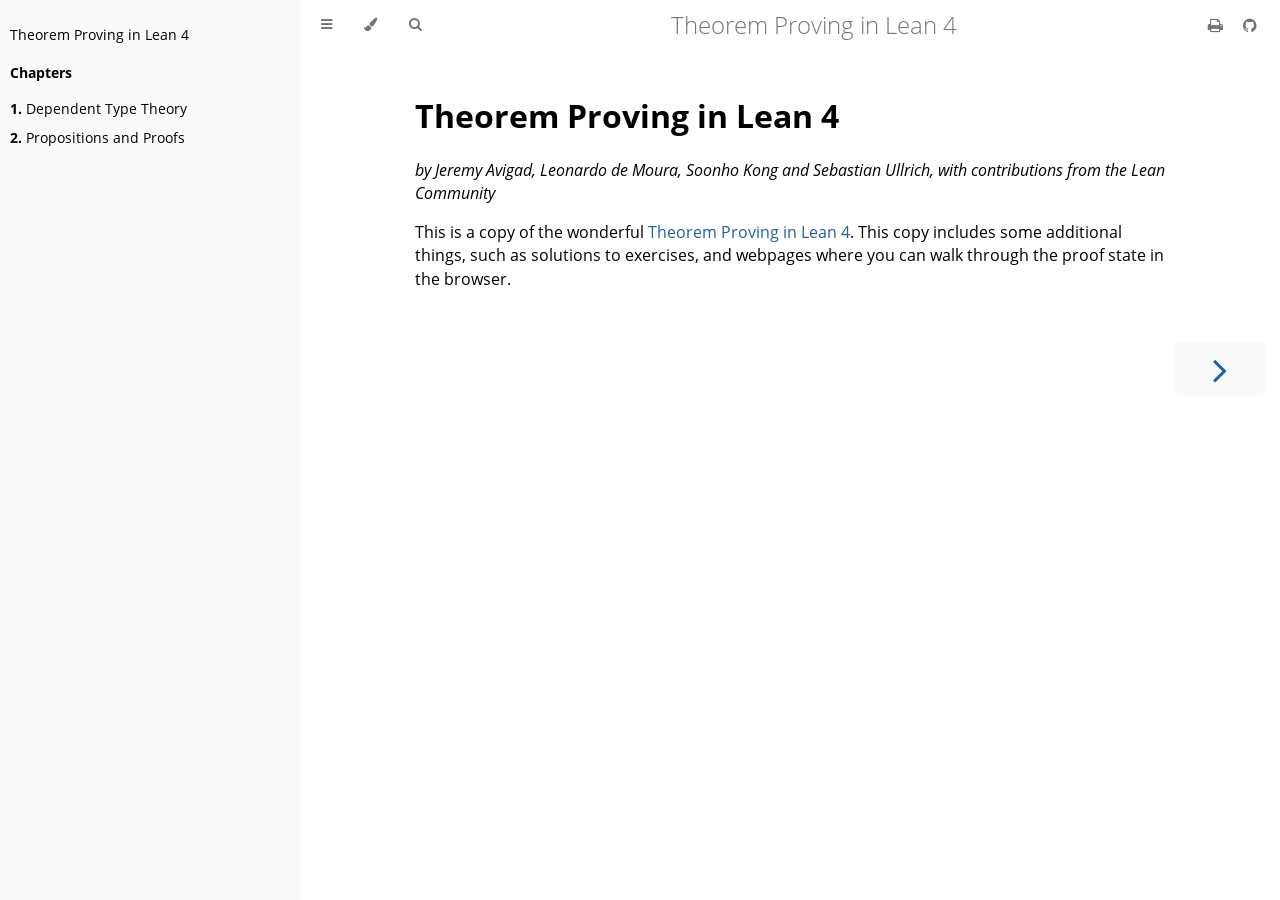
==== index.html @ c60b5f79 "Deploying to docs from @ ConnorBaker/theorem-proving-in-lean4@4c453bbd3f5d32d1d6dd5876fd3723fdebe89a" ====
<!DOCTYPE HTML>
<html lang="en" class="sidebar-visible no-js light">
    <head>
        <!-- Book generated using mdBook -->
        <meta charset="UTF-8">
        <title>Theorem Proving in Lean 4 - Theorem Proving in Lean 4</title>
        <!-- Custom HTML head -->
        <meta content="text/html; charset=utf-8" http-equiv="Content-Type">
        <meta name="description" content="">
        <meta name="viewport" content="width=device-width, initial-scale=1">
        <meta name="theme-color" content="#ffffff" />

        <link rel="icon" href="favicon.svg">
        <link rel="shortcut icon" href="favicon.png">
        <link rel="stylesheet" href="css/variables.css">
        <link rel="stylesheet" href="css/general.css">
        <link rel="stylesheet" href="css/chrome.css">
        <link rel="stylesheet" href="css/print.css" media="print">
        <!-- Fonts -->
        <link rel="stylesheet" href="FontAwesome/css/font-awesome.css">
        <link rel="stylesheet" href="fonts/fonts.css">
        <!-- Highlight.js Stylesheets -->
        <link rel="stylesheet" href="highlight.css">
        <link rel="stylesheet" href="tomorrow-night.css">
        <link rel="stylesheet" href="ayu-highlight.css">

        <!-- Custom theme stylesheets -->
        <link rel="stylesheet" href="alectryon.css">
        <link rel="stylesheet" href="pygments.css">
    </head>
    <body>
        <!-- Provide site root to javascript -->
        <script type="text/javascript">
            var path_to_root = "";
            var default_theme = window.matchMedia("(prefers-color-scheme: dark)").matches ? "navy" : "light";
        </script>

        <!-- Work around some values being stored in localStorage wrapped in quotes -->
        <script type="text/javascript">
            try {
                var theme = localStorage.getItem('mdbook-theme');
                var sidebar = localStorage.getItem('mdbook-sidebar');

                if (theme && theme.startsWith('"') && theme.endsWith('"')) {
                    localStorage.setItem('mdbook-theme', theme.slice(1, theme.length - 1));
                }

                if (sidebar && sidebar.startsWith('"') && sidebar.endsWith('"')) {
                    localStorage.setItem('mdbook-sidebar', sidebar.slice(1, sidebar.length - 1));
                }
            } catch (e) { }
        </script>

        <!-- Set the theme before any content is loaded, prevents flash -->
        <script type="text/javascript">
            var theme;
            try { theme = localStorage.getItem('mdbook-theme'); } catch(e) { }
            if (theme === null || theme === undefined) { theme = default_theme; }
            var html = document.querySelector('html');
            html.classList.remove('no-js')
            html.classList.remove('light')
            html.classList.add(theme);
            html.classList.add('js');
        </script>

        <!-- Hide / unhide sidebar before it is displayed -->
        <script type="text/javascript">
            var html = document.querySelector('html');
            var sidebar = 'hidden';
            if (document.body.clientWidth >= 1080) {
                try { sidebar = localStorage.getItem('mdbook-sidebar'); } catch(e) { }
                sidebar = sidebar || 'visible';
            }
            html.classList.remove('sidebar-visible');
            html.classList.add("sidebar-" + sidebar);
        </script>

        <nav id="sidebar" class="sidebar" aria-label="Table of contents">
            <div class="sidebar-scrollbox">
                <ol class="chapter"><li class="chapter-item affix "><a href="title-page.html">Theorem Proving in Lean 4</a></li><li class="chapter-item affix "><li class="part-title">Chapters</li><li class="chapter-item "><a href="chapters/Chapter2.lean.html"><strong aria-hidden="true">1.</strong> Dependent Type Theory</a></li><li class="chapter-item "><a href="chapters/Chapter3.lean.html"><strong aria-hidden="true">2.</strong> Propositions and Proofs</a></li></ol>
            </div>
            <div id="sidebar-resize-handle" class="sidebar-resize-handle"></div>
        </nav>

        <div id="page-wrapper" class="page-wrapper">

            <div class="page">
                <div id="menu-bar-hover-placeholder"></div>
                <div id="menu-bar" class="menu-bar sticky bordered">
                    <div class="left-buttons">
                        <button id="sidebar-toggle" class="icon-button" type="button" title="Toggle Table of Contents" aria-label="Toggle Table of Contents" aria-controls="sidebar">
                            <i class="fa fa-bars"></i>
                        </button>
                        <button id="theme-toggle" class="icon-button" type="button" title="Change theme" aria-label="Change theme" aria-haspopup="true" aria-expanded="false" aria-controls="theme-list">
                            <i class="fa fa-paint-brush"></i>
                        </button>
                        <ul id="theme-list" class="theme-popup" aria-label="Themes" role="menu">
                            <li role="none"><button role="menuitem" class="theme" id="light">Light (default)</button></li>
                            <li role="none"><button role="menuitem" class="theme" id="rust">Rust</button></li>
                            <li role="none"><button role="menuitem" class="theme" id="coal">Coal</button></li>
                            <li role="none"><button role="menuitem" class="theme" id="navy">Navy</button></li>
                            <li role="none"><button role="menuitem" class="theme" id="ayu">Ayu</button></li>
                        </ul>
                        <button id="search-toggle" class="icon-button" type="button" title="Search. (Shortkey: s)" aria-label="Toggle Searchbar" aria-expanded="false" aria-keyshortcuts="S" aria-controls="searchbar">
                            <i class="fa fa-search"></i>
                        </button>
                    </div>

                    <h1 class="menu-title">Theorem Proving in Lean 4</h1>

                    <div class="right-buttons">
                        <a href="print.html" title="Print this book" aria-label="Print this book">
                            <i id="print-button" class="fa fa-print"></i>
                        </a>
                        <a href="https://github.com/leanprover/lean4" title="Git repository" aria-label="Git repository">
                            <i id="git-repository-button" class="fa fa-github"></i>
                        </a>
                    </div>
                </div>

                <div id="search-wrapper" class="hidden">
                    <form id="searchbar-outer" class="searchbar-outer">
                        <input type="search" id="searchbar" name="searchbar" placeholder="Search this book ..." aria-controls="searchresults-outer" aria-describedby="searchresults-header">
                    </form>
                    <div id="searchresults-outer" class="searchresults-outer hidden">
                        <div id="searchresults-header" class="searchresults-header"></div>
                        <ul id="searchresults">
                        </ul>
                    </div>
                </div>
                <!-- Apply ARIA attributes after the sidebar and the sidebar toggle button are added to the DOM -->
                <script type="text/javascript">
                    document.getElementById('sidebar-toggle').setAttribute('aria-expanded', sidebar === 'visible');
                    document.getElementById('sidebar').setAttribute('aria-hidden', sidebar !== 'visible');
                    Array.from(document.querySelectorAll('#sidebar a')).forEach(function(link) {
                        link.setAttribute('tabIndex', sidebar === 'visible' ? 0 : -1);
                    });
                </script>

                <div id="content" class="content">
                    <main>
                        <h1 id="theorem-proving-in-lean-4"><a class="header" href="#theorem-proving-in-lean-4">Theorem Proving in Lean 4</a></h1>
<p><em>by Jeremy Avigad, Leonardo de Moura, Soonho Kong and Sebastian Ullrich, with contributions from the Lean Community</em></p>
<p>This is a copy of the wonderful <a href="https://github.com/leanprover/theorem_proving_in_lean4">Theorem Proving in Lean 4</a>. This copy includes some additional things, such as solutions to exercises, and webpages where you can walk through the proof state in the browser.</p>

                    </main>

                    <nav class="nav-wrapper" aria-label="Page navigation">
                        <!-- Mobile navigation buttons -->
                            <a rel="next" href="chapters/Chapter2.lean.html" class="mobile-nav-chapters next" title="Next chapter" aria-label="Next chapter" aria-keyshortcuts="Right">
                                <i class="fa fa-angle-right"></i>
                            </a>
                        <div style="clear: both"></div>
                    </nav>
                </div>
            </div>

            <nav class="nav-wide-wrapper" aria-label="Page navigation">
                    <a rel="next" href="chapters/Chapter2.lean.html" class="nav-chapters next" title="Next chapter" aria-label="Next chapter" aria-keyshortcuts="Right">
                        <i class="fa fa-angle-right"></i>
                    </a>
            </nav>

        </div>

        <script type="text/javascript">
            window.playground_copyable = true;
        </script>
        <script src="elasticlunr.min.js" type="text/javascript" charset="utf-8"></script>
        <script src="mark.min.js" type="text/javascript" charset="utf-8"></script>
        <script src="searcher.js" type="text/javascript" charset="utf-8"></script>
        <script src="clipboard.min.js" type="text/javascript" charset="utf-8"></script>
        <script src="highlight.js" type="text/javascript" charset="utf-8"></script>
        <script src="book.js" type="text/javascript" charset="utf-8"></script>

        <!-- Custom JS scripts -->
        <script type="text/javascript" src="alectryon.js"></script>
    </body>
</html>
---- css/variables.css ----
/* Globals */

:root {
    --sidebar-width: 300px;
    --page-padding: 15px;
    --content-max-width: 750px;
    --menu-bar-height: 50px;
}

/* Themes */

.ayu {
    --bg: hsl(210, 25%, 8%);
    --fg: #c5c5c5;

    --sidebar-bg: #14191f;
    --sidebar-fg: #c8c9db;
    --sidebar-non-existant: #5c6773;
    --sidebar-active: #ffb454;
    --sidebar-spacer: #2d334f;

    --scrollbar: var(--sidebar-fg);

    --icons: #737480;
    --icons-hover: #b7b9cc;

    --links: #0096cf;

    --inline-code-color: #ffb454;

    --theme-popup-bg: #14191f;
    --theme-popup-border: #5c6773;
    --theme-hover: #191f26;

    --quote-bg: hsl(226, 15%, 17%);
    --quote-border: hsl(226, 15%, 22%);

    --table-border-color: hsl(210, 25%, 13%);
    --table-header-bg: hsl(210, 25%, 28%);
    --table-alternate-bg: hsl(210, 25%, 11%);

    --searchbar-border-color: #848484;
    --searchbar-bg: #424242;
    --searchbar-fg: #fff;
    --searchbar-shadow-color: #d4c89f;
    --searchresults-header-fg: #666;
    --searchresults-border-color: #888;
    --searchresults-li-bg: #252932;
    --search-mark-bg: #e3b171;
}

.coal {
    --bg: hsl(200, 7%, 8%);
    --fg: #98a3ad;

    --sidebar-bg: #292c2f;
    --sidebar-fg: #a1adb8;
    --sidebar-non-existant: #505254;
    --sidebar-active: #3473ad;
    --sidebar-spacer: #393939;

    --scrollbar: var(--sidebar-fg);

    --icons: #43484d;
    --icons-hover: #b3c0cc;

    --links: #2b79a2;

    --inline-code-color: #c5c8c6;

    --theme-popup-bg: #141617;
    --theme-popup-border: #43484d;
    --theme-hover: #1f2124;

    --quote-bg: hsl(234, 21%, 18%);
    --quote-border: hsl(234, 21%, 23%);

    --table-border-color: hsl(200, 7%, 13%);
    --table-header-bg: hsl(200, 7%, 28%);
    --table-alternate-bg: hsl(200, 7%, 11%);

    --searchbar-border-color: #aaa;
    --searchbar-bg: #b7b7b7;
    --searchbar-fg: #000;
    --searchbar-shadow-color: #aaa;
    --searchresults-header-fg: #666;
    --searchresults-border-color: #98a3ad;
    --searchresults-li-bg: #2b2b2f;
    --search-mark-bg: #355c7d;
}

.light {
    --bg: hsl(0, 0%, 100%);
    --fg: hsl(0, 0%, 0%);

    --sidebar-bg: #fafafa;
    --sidebar-fg: hsl(0, 0%, 0%);
    --sidebar-non-existant: #aaaaaa;
    --sidebar-active: #1f1fff;
    --sidebar-spacer: #f4f4f4;

    --scrollbar: #8F8F8F;

    --icons: #747474;
    --icons-hover: #000000;

    --links: #20609f;

    --inline-code-color: #301900;

    --theme-popup-bg: #fafafa;
    --theme-popup-border: #cccccc;
    --theme-hover: #e6e6e6;

    --quote-bg: hsl(197, 37%, 96%);
    --quote-border: hsl(197, 37%, 91%);

    --table-border-color: hsl(0, 0%, 95%);
    --table-header-bg: hsl(0, 0%, 80%);
    --table-alternate-bg: hsl(0, 0%, 97%);

    --searchbar-border-color: #aaa;
    --searchbar-bg: #fafafa;
    --searchbar-fg: #000;
    --searchbar-shadow-color: #aaa;
    --searchresults-header-fg: #666;
    --searchresults-border-color: #888;
    --searchresults-li-bg: #e4f2fe;
    --search-mark-bg: #a2cff5;
}

.navy {
    --bg: hsl(226, 23%, 11%);
    --fg: #bcbdd0;

    --sidebar-bg: #282d3f;
    --sidebar-fg: #c8c9db;
    --sidebar-non-existant: #505274;
    --sidebar-active: #2b79a2;
    --sidebar-spacer: #2d334f;

    --scrollbar: var(--sidebar-fg);

    --icons: #737480;
    --icons-hover: #b7b9cc;

    --links: #2b79a2;

    --inline-code-color: #c5c8c6;

    --theme-popup-bg: #161923;
    --theme-popup-border: #737480;
    --theme-hover: #282e40;

    --quote-bg: hsl(226, 15%, 17%);
    --quote-border: hsl(226, 15%, 22%);

    --table-border-color: hsl(226, 23%, 16%);
    --table-header-bg: hsl(226, 23%, 31%);
    --table-alternate-bg: hsl(226, 23%, 14%);

    --searchbar-border-color: #aaa;
    --searchbar-bg: #aeaec6;
    --searchbar-fg: #000;
    --searchbar-shadow-color: #aaa;
    --searchresults-header-fg: #5f5f71;
    --searchresults-border-color: #5c5c68;
    --searchresults-li-bg: #242430;
    --search-mark-bg: #a2cff5;
}

.rust {
    --bg: hsl(60, 9%, 87%);
    --fg: #262625;

    --sidebar-bg: #3b2e2a;
    --sidebar-fg: #c8c9db;
    --sidebar-non-existant: #505254;
    --sidebar-active: #e69f67;
    --sidebar-spacer: #45373a;

    --scrollbar: var(--sidebar-fg);

    --icons: #737480;
    --icons-hover: #262625;

    --links: #2b79a2;

    --inline-code-color: #6e6b5e;

    --theme-popup-bg: #e1e1db;
    --theme-popup-border: #b38f6b;
    --theme-hover: #99908a;

    --quote-bg: hsl(60, 5%, 75%);
    --quote-border: hsl(60, 5%, 70%);

    --table-border-color: hsl(60, 9%, 82%);
    --table-header-bg: #b3a497;
    --table-alternate-bg: hsl(60, 9%, 84%);

    --searchbar-border-color: #aaa;
    --searchbar-bg: #fafafa;
    --searchbar-fg: #000;
    --searchbar-shadow-color: #aaa;
    --searchresults-header-fg: #666;
    --searchresults-border-color: #888;
    --searchresults-li-bg: #dec2a2;
    --search-mark-bg: #e69f67;
}

@media (prefers-color-scheme: dark) {
    .light.no-js {
        --bg: hsl(200, 7%, 8%);
        --fg: #98a3ad;

        --sidebar-bg: #292c2f;
        --sidebar-fg: #a1adb8;
        --sidebar-non-existant: #505254;
        --sidebar-active: #3473ad;
        --sidebar-spacer: #393939;

        --scrollbar: var(--sidebar-fg);

        --icons: #43484d;
        --icons-hover: #b3c0cc;

        --links: #2b79a2;

        --inline-code-color: #c5c8c6;

        --theme-popup-bg: #141617;
        --theme-popup-border: #43484d;
        --theme-hover: #1f2124;

        --quote-bg: hsl(234, 21%, 18%);
        --quote-border: hsl(234, 21%, 23%);

        --table-border-color: hsl(200, 7%, 13%);
        --table-header-bg: hsl(200, 7%, 28%);
        --table-alternate-bg: hsl(200, 7%, 11%);

        --searchbar-border-color: #aaa;
        --searchbar-bg: #b7b7b7;
        --searchbar-fg: #000;
        --searchbar-shadow-color: #aaa;
        --searchresults-header-fg: #666;
        --searchresults-border-color: #98a3ad;
        --searchresults-li-bg: #2b2b2f;
        --search-mark-bg: #355c7d;
    }
}
---- css/general.css ----
/* Base styles and content styles */

@import 'variables.css';

:root {
    /* Browser default font-size is 16px, this way 1 rem = 10px */
    font-size: 62.5%;
}

html {
    font-family: "Open Sans", sans-serif;
    color: var(--fg);
    background-color: var(--bg);
    text-size-adjust: none;
    -webkit-text-size-adjust: none;
}

body {
    margin: 0;
    font-size: 1.6rem;
    overflow-x: hidden;
}

code {
    font-family: "Source Code Pro", Consolas, "Ubuntu Mono", Menlo, "DejaVu Sans Mono", monospace, monospace !important;
    font-size: 0.875em; /* please adjust the ace font size accordingly in editor.js */
}

/* Don't change font size in headers. */
h1 code, h2 code, h3 code, h4 code, h5 code, h6 code {
    font-size: unset;
}

.left { float: left; }
.right { float: right; }
.boring { opacity: 0.6; }
.hide-boring .boring { display: none; }
.hidden { display: none !important; }

h2, h3 { margin-top: 2.5em; }
h4, h5 { margin-top: 2em; }

.header + .header h3,
.header + .header h4,
.header + .header h5 {
    margin-top: 1em;
}

h1:target::before,
h2:target::before,
h3:target::before,
h4:target::before,
h5:target::before,
h6:target::before {
    display: inline-block;
    content: "»";
    margin-left: -30px;
    width: 30px;
}

/* This is broken on Safari as of version 14, but is fixed
   in Safari Technology Preview 117 which I think will be Safari 14.2.
   https://bugs.webkit.org/show_bug.cgi?id=218076
*/
:target {
    scroll-margin-top: calc(var(--menu-bar-height) + 0.5em);
}

.page {
    outline: 0;
    padding: 0 var(--page-padding);
    margin-top: calc(0px - var(--menu-bar-height)); /* Compensate for the #menu-bar-hover-placeholder */
}
.page-wrapper {
    box-sizing: border-box;
}
.js:not(.sidebar-resizing) .page-wrapper {
    transition: margin-left 0.3s ease, transform 0.3s ease; /* Animation: slide away */
}

.content {
    overflow-y: auto;
    padding: 0 15px;
    padding-bottom: 50px;
}
.content main {
    margin-left: auto;
    margin-right: auto;
    max-width: var(--content-max-width);
}
.content p { line-height: 1.45em; }
.content ol { line-height: 1.45em; }
.content ul { line-height: 1.45em; }
.content a { text-decoration: none; }
.content a:hover { text-decoration: underline; }
.content img, .content video { max-width: 100%; }
.content .header:link,
.content .header:visited {
    color: var(--fg);
}
.content .header:link,
.content .header:visited:hover {
    text-decoration: none;
}

table {
    margin: 0 auto;
    border-collapse: collapse;
}
table td {
    padding: 3px 20px;
    border: 1px var(--table-border-color) solid;
}
table thead {
    background: var(--table-header-bg);
}
table thead td {
    font-weight: 700;
    border: none;
}
table thead th {
    padding: 3px 20px;
}
table thead tr {
    border: 1px var(--table-header-bg) solid;
}
/* Alternate background colors for rows */
table tbody tr:nth-child(2n) {
    background: var(--table-alternate-bg);
}


blockquote {
    margin: 20px 0;
    padding: 0 20px;
    color: var(--fg);
    background-color: var(--quote-bg);
    border-top: .1em solid var(--quote-border);
    border-bottom: .1em solid var(--quote-border);
}


:not(.footnote-definition) + .footnote-definition,
.footnote-definition + :not(.footnote-definition) {
    margin-top: 2em;
}
.footnote-definition {
    font-size: 0.9em;
    margin: 0.5em 0;
}
.footnote-definition p {
    display: inline;
}

.tooltiptext {
    position: absolute;
    visibility: hidden;
    color: #fff;
    background-color: #333;
    transform: translateX(-50%); /* Center by moving tooltip 50% of its width left */
    left: -8px; /* Half of the width of the icon */
    top: -35px;
    font-size: 0.8em;
    text-align: center;
    border-radius: 6px;
    padding: 5px 8px;
    margin: 5px;
    z-index: 1000;
}
.tooltipped .tooltiptext {
    visibility: visible;
}

.chapter li.part-title {
    color: var(--sidebar-fg);
    margin: 5px 0px;
    font-weight: bold;
}

.result-no-output {
    font-style: italic;
}
---- css/chrome.css ----
/* CSS for UI elements (a.k.a. chrome) */

@import 'variables.css';

::-webkit-scrollbar {
    background: var(--bg);
}
::-webkit-scrollbar-thumb {
    background: var(--scrollbar);
}
html {
    scrollbar-color: var(--scrollbar) var(--bg);
}
#searchresults a,
.content a:link,
a:visited,
a > .hljs {
    color: var(--links);
}

/* Menu Bar */

#menu-bar,
#menu-bar-hover-placeholder {
    z-index: 101;
    margin: auto calc(0px - var(--page-padding));
}
#menu-bar {
    position: relative;
    display: flex;
    flex-wrap: wrap;
    background-color: var(--bg);
    border-bottom-color: var(--bg);
    border-bottom-width: 1px;
    border-bottom-style: solid;
}
#menu-bar.sticky,
.js #menu-bar-hover-placeholder:hover + #menu-bar,
.js #menu-bar:hover,
.js.sidebar-visible #menu-bar {
    position: -webkit-sticky;
    position: sticky;
    top: 0 !important;
}
#menu-bar-hover-placeholder {
    position: sticky;
    position: -webkit-sticky;
    top: 0;
    height: var(--menu-bar-height);
}
#menu-bar.bordered {
    border-bottom-color: var(--table-border-color);
}
#menu-bar i, #menu-bar .icon-button {
    position: relative;
    padding: 0 8px;
    z-index: 10;
    line-height: var(--menu-bar-height);
    cursor: pointer;
    transition: color 0.5s;
}
@media only screen and (max-width: 420px) {
    #menu-bar i, #menu-bar .icon-button {
        padding: 0 5px;
    }
}

.icon-button {
    border: none;
    background: none;
    padding: 0;
    color: inherit;
}
.icon-button i {
    margin: 0;
}

.right-buttons {
    margin: 0 15px;
}
.right-buttons a {
    text-decoration: none;
}

.left-buttons {
    display: flex;
    margin: 0 5px;
}
.no-js .left-buttons {
    display: none;
}

.menu-title {
    display: inline-block;
    font-weight: 200;
    font-size: 2.4rem;
    line-height: var(--menu-bar-height);
    text-align: center;
    margin: 0;
    flex: 1;
    white-space: nowrap;
    overflow: hidden;
    text-overflow: ellipsis;
}
.js .menu-title {
    cursor: pointer;
}

.menu-bar,
.menu-bar:visited,
.nav-chapters,
.nav-chapters:visited,
.mobile-nav-chapters,
.mobile-nav-chapters:visited,
.menu-bar .icon-button,
.menu-bar a i {
    color: var(--icons);
}

.menu-bar i:hover,
.menu-bar .icon-button:hover,
.nav-chapters:hover,
.mobile-nav-chapters i:hover {
    color: var(--icons-hover);
}

/* Nav Icons */

.nav-chapters {
    font-size: 2.5em;
    text-align: center;
    text-decoration: none;

    position: fixed;
    top: 0;
    bottom: 0;
    margin: 0;
    max-width: 150px;
    min-width: 90px;

    display: flex;
    justify-content: center;
    align-content: center;
    flex-direction: column;

    transition: color 0.5s, background-color 0.5s;
}

.nav-chapters:hover {
    text-decoration: none;
    background-color: var(--theme-hover);
    transition: background-color 0.15s, color 0.15s;
}

.nav-wrapper {
    margin-top: 50px;
    display: none;
}

.mobile-nav-chapters {
    font-size: 2.5em;
    text-align: center;
    text-decoration: none;
    width: 90px;
    border-radius: 5px;
    background-color: var(--sidebar-bg);
}

.previous {
    float: left;
}

.next {
    float: right;
    right: var(--page-padding);
}

@media only screen and (max-width: 1080px) {
    .nav-wide-wrapper { display: none; }
    .nav-wrapper { display: block; }
}

@media only screen and (max-width: 1380px) {
    .sidebar-visible .nav-wide-wrapper { display: none; }
    .sidebar-visible .nav-wrapper { display: block; }
}

/* Inline code */

:not(pre) > .hljs {
    display: inline;
    padding: 0.1em 0.3em;
    border-radius: 3px;
}

:not(pre):not(a) > .hljs {
    color: var(--inline-code-color);
    overflow-x: initial;
}

a:hover > .hljs {
    text-decoration: underline;
}

pre {
    position: relative;
}
pre > .buttons {
    position: absolute;
    z-index: 100;
    right: 5px;
    top: 5px;

    color: var(--sidebar-fg);
    cursor: pointer;
}
pre > .buttons :hover {
    color: var(--sidebar-active);
}
pre > .buttons i {
    margin-left: 8px;
}
pre > .buttons button {
    color: inherit;
    background: transparent;
    border: none;
    cursor: inherit;
}
pre > .result {
    margin-top: 10px;
}

/* Search */

#searchresults a {
    text-decoration: none;
}

mark {
    border-radius: 2px;
    padding: 0 3px 1px 3px;
    margin: 0 -3px -1px -3px;
    background-color: var(--search-mark-bg);
    transition: background-color 300ms linear;
    cursor: pointer;
}

mark.fade-out {
    background-color: rgba(0,0,0,0) !important;
    cursor: auto;
}

.searchbar-outer {
    margin-left: auto;
    margin-right: auto;
    max-width: var(--content-max-width);
}

#searchbar {
    width: 100%;
    margin: 5px auto 0px auto;
    padding: 10px 16px;
    transition: box-shadow 300ms ease-in-out;
    border: 1px solid var(--searchbar-border-color);
    border-radius: 3px;
    background-color: var(--searchbar-bg);
    color: var(--searchbar-fg);
}
#searchbar:focus,
#searchbar.active {
    box-shadow: 0 0 3px var(--searchbar-shadow-color);
}

.searchresults-header {
    font-weight: bold;
    font-size: 1em;
    padding: 18px 0 0 5px;
    color: var(--searchresults-header-fg);
}

.searchresults-outer {
    margin-left: auto;
    margin-right: auto;
    max-width: var(--content-max-width);
    border-bottom: 1px dashed var(--searchresults-border-color);
}

ul#searchresults {
    list-style: none;
    padding-left: 20px;
}
ul#searchresults li {
    margin: 10px 0px;
    padding: 2px;
    border-radius: 2px;
}
ul#searchresults li.focus {
    background-color: var(--searchresults-li-bg);
}
ul#searchresults span.teaser {
    display: block;
    clear: both;
    margin: 5px 0 0 20px;
    font-size: 0.8em;
}
ul#searchresults span.teaser em {
    font-weight: bold;
    font-style: normal;
}

/* Sidebar */

.sidebar {
    position: fixed;
    left: 0;
    top: 0;
    bottom: 0;
    width: var(--sidebar-width);
    font-size: 0.875em;
    box-sizing: border-box;
    -webkit-overflow-scrolling: touch;
    overscroll-behavior-y: contain;
    background-color: var(--sidebar-bg);
    color: var(--sidebar-fg);
}
.sidebar-resizing {
    -moz-user-select: none;
    -webkit-user-select: none;
    -ms-user-select: none;
    user-select: none;
}
.js:not(.sidebar-resizing) .sidebar {
    transition: transform 0.3s; /* Animation: slide away */
}
.sidebar code {
    line-height: 2em;
}
.sidebar .sidebar-scrollbox {
    overflow-y: auto;
    position: absolute;
    top: 0;
    bottom: 0;
    left: 0;
    right: 0;
    padding: 10px 10px;
}
.sidebar .sidebar-resize-handle {
    position: absolute;
    cursor: col-resize;
    width: 0;
    right: 0;
    top: 0;
    bottom: 0;
}
.js .sidebar .sidebar-resize-handle {
    cursor: col-resize;
    width: 5px;
}
.sidebar-hidden .sidebar {
    transform: translateX(calc(0px - var(--sidebar-width)));
}
.sidebar::-webkit-scrollbar {
    background: var(--sidebar-bg);
}
.sidebar::-webkit-scrollbar-thumb {
    background: var(--scrollbar);
}

.sidebar-visible .page-wrapper {
    transform: translateX(var(--sidebar-width));
}
@media only screen and (min-width: 620px) {
    .sidebar-visible .page-wrapper {
        transform: none;
        margin-left: var(--sidebar-width);
    }
}

.chapter {
    list-style: none outside none;
    padding-left: 0;
    line-height: 2.2em;
}

.chapter ol {
    width: 100%;
}

.chapter li {
    display: flex;
    color: var(--sidebar-non-existant);
}
.chapter li a {
    display: block;
    padding: 0;
    text-decoration: none;
    color: var(--sidebar-fg);
}

.chapter li a:hover {
    color: var(--sidebar-active);
}

.chapter li a.active {
    color: var(--sidebar-active);
}

.chapter li > a.toggle {
    cursor: pointer;
    display: block;
    margin-left: auto;
    padding: 0 10px;
    user-select: none;
    opacity: 0.68;
}

.chapter li > a.toggle div {
    transition: transform 0.5s;
}

/* collapse the section */
.chapter li:not(.expanded) + li > ol {
    display: none;
}

.chapter li.chapter-item {
    line-height: 1.5em;
    margin-top: 0.6em;
}

.chapter li.expanded > a.toggle div {
    transform: rotate(90deg);
}

.spacer {
    width: 100%;
    height: 3px;
    margin: 5px 0px;
}
.chapter .spacer {
    background-color: var(--sidebar-spacer);
}

@media (-moz-touch-enabled: 1), (pointer: coarse) {
    .chapter li a { padding: 5px 0; }
    .spacer { margin: 10px 0; }
}

.section {
    list-style: none outside none;
    padding-left: 20px;
    line-height: 1.9em;
}

/* Theme Menu Popup */

.theme-popup {
    position: absolute;
    left: 10px;
    top: var(--menu-bar-height);
    z-index: 1000;
    border-radius: 4px;
    font-size: 0.7em;
    color: var(--fg);
    background: var(--theme-popup-bg);
    border: 1px solid var(--theme-popup-border);
    margin: 0;
    padding: 0;
    list-style: none;
    display: none;
}
.theme-popup .default {
    color: var(--icons);
}
.theme-popup .theme {
    width: 100%;
    border: 0;
    margin: 0;
    padding: 2px 10px;
    line-height: 25px;
    white-space: nowrap;
    text-align: left;
    cursor: pointer;
    color: inherit;
    background: inherit;
    font-size: inherit;
}
.theme-popup .theme:hover {
    background-color: var(--theme-hover);
}
.theme-popup .theme:hover:first-child,
.theme-popup .theme:hover:last-child {
    border-top-left-radius: inherit;
    border-top-right-radius: inherit;
}
---- css/print.css ----
#sidebar,
#menu-bar,
.nav-chapters,
.mobile-nav-chapters {
    display: none;
}

#page-wrapper.page-wrapper {
    transform: none;
    margin-left: 0px;
    overflow-y: initial;
}

#content {
    max-width: none;
    margin: 0;
    padding: 0;
}

.page {
    overflow-y: initial;
}

code {
    background-color: #666666;
    border-radius: 5px;

    /* Force background to be printed in Chrome */
    -webkit-print-color-adjust: exact;
}

pre > .buttons {
    z-index: 2;
}

a, a:visited, a:active, a:hover {
    color: #4183c4;
    text-decoration: none;
}

h1, h2, h3, h4, h5, h6 {
    page-break-inside: avoid;
    page-break-after: avoid;
}

pre, code {
    page-break-inside: avoid;
    white-space: pre-wrap;
}

.fa {
    display: none !important;
}
---- fonts/fonts.css ----
/* Open Sans is licensed under the Apache License, Version 2.0. See http://www.apache.org/licenses/LICENSE-2.0 */
/* Source Code Pro is under the Open Font License. See https://scripts.sil.org/cms/scripts/page.php?site_id=nrsi&id=OFL */

/* open-sans-300 - latin_vietnamese_latin-ext_greek-ext_greek_cyrillic-ext_cyrillic */
@font-face {
  font-family: 'Open Sans';
  font-style: normal;
  font-weight: 300;
  src: local('Open Sans Light'), local('OpenSans-Light'),
       url('open-sans-v17-all-charsets-300.woff2') format('woff2');
}

/* open-sans-300italic - latin_vietnamese_latin-ext_greek-ext_greek_cyrillic-ext_cyrillic */
@font-face {
  font-family: 'Open Sans';
  font-style: italic;
  font-weight: 300;
  src: local('Open Sans Light Italic'), local('OpenSans-LightItalic'),
       url('open-sans-v17-all-charsets-300italic.woff2') format('woff2');
}

/* open-sans-regular - latin_vietnamese_latin-ext_greek-ext_greek_cyrillic-ext_cyrillic */
@font-face {
  font-family: 'Open Sans';
  font-style: normal;
  font-weight: 400;
  src: local('Open Sans Regular'), local('OpenSans-Regular'),
       url('open-sans-v17-all-charsets-regular.woff2') format('woff2');
}

/* open-sans-italic - latin_vietnamese_latin-ext_greek-ext_greek_cyrillic-ext_cyrillic */
@font-face {
  font-family: 'Open Sans';
  font-style: italic;
  font-weight: 400;
  src: local('Open Sans Italic'), local('OpenSans-Italic'),
       url('open-sans-v17-all-charsets-italic.woff2') format('woff2');
}

/* open-sans-600 - latin_vietnamese_latin-ext_greek-ext_greek_cyrillic-ext_cyrillic */
@font-face {
  font-family: 'Open Sans';
  font-style: normal;
  font-weight: 600;
  src: local('Open Sans SemiBold'), local('OpenSans-SemiBold'),
       url('open-sans-v17-all-charsets-600.woff2') format('woff2');
}

/* open-sans-600italic - latin_vietnamese_latin-ext_greek-ext_greek_cyrillic-ext_cyrillic */
@font-face {
  font-family: 'Open Sans';
  font-style: italic;
  font-weight: 600;
  src: local('Open Sans SemiBold Italic'), local('OpenSans-SemiBoldItalic'),
       url('open-sans-v17-all-charsets-600italic.woff2') format('woff2');
}

/* open-sans-700 - latin_vietnamese_latin-ext_greek-ext_greek_cyrillic-ext_cyrillic */
@font-face {
  font-family: 'Open Sans';
  font-style: normal;
  font-weight: 700;
  src: local('Open Sans Bold'), local('OpenSans-Bold'),
       url('open-sans-v17-all-charsets-700.woff2') format('woff2');
}

/* open-sans-700italic - latin_vietnamese_latin-ext_greek-ext_greek_cyrillic-ext_cyrillic */
@font-face {
  font-family: 'Open Sans';
  font-style: italic;
  font-weight: 700;
  src: local('Open Sans Bold Italic'), local('OpenSans-BoldItalic'),
       url('open-sans-v17-all-charsets-700italic.woff2') format('woff2');
}

/* open-sans-800 - latin_vietnamese_latin-ext_greek-ext_greek_cyrillic-ext_cyrillic */
@font-face {
  font-family: 'Open Sans';
  font-style: normal;
  font-weight: 800;
  src: local('Open Sans ExtraBold'), local('OpenSans-ExtraBold'),
       url('open-sans-v17-all-charsets-800.woff2') format('woff2');
}

/* open-sans-800italic - latin_vietnamese_latin-ext_greek-ext_greek_cyrillic-ext_cyrillic */
@font-face {
  font-family: 'Open Sans';
  font-style: italic;
  font-weight: 800;
  src: local('Open Sans ExtraBold Italic'), local('OpenSans-ExtraBoldItalic'),
       url('open-sans-v17-all-charsets-800italic.woff2') format('woff2');
}

/* source-code-pro-500 - latin_vietnamese_latin-ext_greek_cyrillic-ext_cyrillic */
@font-face {
  font-family: 'Source Code Pro';
  font-style: normal;
  font-weight: 500;
  src: url('source-code-pro-v11-all-charsets-500.woff2') format('woff2');
}
---- highlight.css ----
/*
 * An increased contrast highlighting scheme loosely based on the
 * "Base16 Atelier Dune Light" theme by Bram de Haan
 * (http://atelierbram.github.io/syntax-highlighting/atelier-schemes/dune)
 * Original Base16 color scheme by Chris Kempson
 * (https://github.com/chriskempson/base16)
 */

/* Comment */
.hljs-comment,
.hljs-quote {
  color: #575757;
}

/* Red */
.hljs-variable,
.hljs-template-variable,
.hljs-attribute,
.hljs-tag,
.hljs-name,
.hljs-regexp,
.hljs-link,
.hljs-name,
.hljs-selector-id,
.hljs-selector-class {
  color: #d70025;
}

/* Orange */
.hljs-number,
.hljs-meta,
.hljs-built_in,
.hljs-builtin-name,
.hljs-literal,
.hljs-type,
.hljs-params {
  color: #b21e00;
}

/* Green */
.hljs-string,
.hljs-symbol,
.hljs-bullet {
  color: #008200;
}

/* Blue */
.hljs-title,
.hljs-section {
  color: #0030f2;
}

/* Purple */
.hljs-keyword,
.hljs-selector-tag {
  color: #9d00ec;
}

.hljs {
  display: block;
  overflow-x: auto;
  background: #f6f7f6;
  color: #000;
  padding: 0.5em;
}

.hljs-emphasis {
  font-style: italic;
}

.hljs-strong {
  font-weight: bold;
}

.hljs-addition {
  color: #22863a;
  background-color: #f0fff4;
}

.hljs-deletion {
  color: #b31d28;
  background-color: #ffeef0;
}
---- tomorrow-night.css ----
/* Tomorrow Night Theme */
/* http://jmblog.github.com/color-themes-for-google-code-highlightjs */
/* Original theme - https://github.com/chriskempson/tomorrow-theme */
/* http://jmblog.github.com/color-themes-for-google-code-highlightjs */

/* Tomorrow Comment */
.hljs-comment {
  color: #969896;
}

/* Tomorrow Red */
.hljs-variable,
.hljs-attribute,
.hljs-tag,
.hljs-regexp,
.ruby .hljs-constant,
.xml .hljs-tag .hljs-title,
.xml .hljs-pi,
.xml .hljs-doctype,
.html .hljs-doctype,
.css .hljs-id,
.css .hljs-class,
.css .hljs-pseudo {
  color: #cc6666;
}

/* Tomorrow Orange */
.hljs-number,
.hljs-preprocessor,
.hljs-pragma,
.hljs-built_in,
.hljs-literal,
.hljs-params,
.hljs-constant {
  color: #de935f;
}

/* Tomorrow Yellow */
.ruby .hljs-class .hljs-title,
.css .hljs-rule .hljs-attribute {
  color: #f0c674;
}

/* Tomorrow Green */
.hljs-string,
.hljs-value,
.hljs-inheritance,
.hljs-header,
.hljs-name,
.ruby .hljs-symbol,
.xml .hljs-cdata {
  color: #b5bd68;
}

/* Tomorrow Aqua */
.hljs-title,
.css .hljs-hexcolor {
  color: #8abeb7;
}

/* Tomorrow Blue */
.hljs-function,
.python .hljs-decorator,
.python .hljs-title,
.ruby .hljs-function .hljs-title,
.ruby .hljs-title .hljs-keyword,
.perl .hljs-sub,
.javascript .hljs-title,
.coffeescript .hljs-title {
  color: #81a2be;
}

/* Tomorrow Purple */
.hljs-keyword,
.javascript .hljs-function {
  color: #b294bb;
}

.hljs {
  display: block;
  overflow-x: auto;
  background: #1d1f21;
  color: #c5c8c6;
  padding: 0.5em;
  -webkit-text-size-adjust: none;
}

.coffeescript .javascript,
.javascript .xml,
.tex .hljs-formula,
.xml .javascript,
.xml .vbscript,
.xml .css,
.xml .hljs-cdata {
  opacity: 0.5;
}

.hljs-addition {
  color: #718c00;
}

.hljs-deletion {
  color: #c82829;
}
---- ayu-highlight.css ----
/*
Based off of the Ayu theme
Original by Dempfi (https://github.com/dempfi/ayu)
*/

.hljs {
  display: block;
  overflow-x: auto;
  background: #191f26;
  color: #e6e1cf;
  padding: 0.5em;
}

.hljs-comment,
.hljs-quote {
  color: #5c6773;
  font-style: italic;
}

.hljs-variable,
.hljs-template-variable,
.hljs-attribute,
.hljs-attr,
.hljs-regexp,
.hljs-link,
.hljs-selector-id,
.hljs-selector-class {
  color: #ff7733;
}

.hljs-number,
.hljs-meta,
.hljs-builtin-name,
.hljs-literal,
.hljs-type,
.hljs-params {
  color: #ffee99;
}

.hljs-string,
.hljs-bullet {
  color: #b8cc52;
}

.hljs-title,
.hljs-built_in,
.hljs-section {
  color: #ffb454;
}

.hljs-keyword,
.hljs-selector-tag,
.hljs-symbol {
  color: #ff7733;
}

.hljs-name {
    color: #36a3d9;
}

.hljs-tag {
    color: #00568d;
}

.hljs-emphasis {
  font-style: italic;
}

.hljs-strong {
  font-weight: bold;
}

.hljs-addition {
  color: #91b362;
}

.hljs-deletion {
  color: #d96c75;
}
---- alectryon.css ----
@charset "UTF-8";
/*
Copyright © 2019 Clément Pit-Claudel

Permission is hereby granted, free of charge, to any person obtaining a copy
of this software and associated documentation files (the "Software"), to deal
in the Software without restriction, including without limitation the rights
to use, copy, modify, merge, publish, distribute, sublicense, and/or sell
copies of the Software, and to permit persons to whom the Software is
furnished to do so, subject to the following conditions:

The above copyright notice and this permission notice shall be included in all
copies or substantial portions of the Software.

THE SOFTWARE IS PROVIDED "AS IS", WITHOUT WARRANTY OF ANY KIND, EXPRESS OR
IMPLIED, INCLUDING BUT NOT LIMITED TO THE WARRANTIES OF MERCHANTABILITY,
FITNESS FOR A PARTICULAR PURPOSE AND NONINFRINGEMENT. IN NO EVENT SHALL THE
AUTHORS OR COPYRIGHT HOLDERS BE LIABLE FOR ANY CLAIM, DAMAGES OR OTHER
LIABILITY, WHETHER IN AN ACTION OF CONTRACT, TORT OR OTHERWISE, ARISING FROM,
OUT OF OR IN CONNECTION WITH THE SOFTWARE OR THE USE OR OTHER DEALINGS IN THE
SOFTWARE.
*/

/*******************************/
/* CSS reset for .alectryon-io */
/*******************************/

/* 
Use `initial` instead of `contents` to avoid a browser bug which removes 
the element from the accessibility tree.
https://developer.mozilla.org/en-US/docs/Web/CSS/display#display_contents
*/

.content {
    display: initial;
}

.alectryon-io blockquote {
    line-height: inherit;
}

.alectryon-io blockquote:after {
    display: none;
}

.alectryon-io label {
    display: inline;
    font-size: inherit;
    margin: 0;
}

.alectryon-io a {
    text-decoration: none !important;
    font-style: oblique !important;
    color: unset;
}

/* Undo <small> and <blockquote>, added to improve RSS rendering. */

.alectryon-io small.alectryon-output,
.alectryon-io small.alectryon-type-info {
    font-size: inherit;
}

.alectryon-io blockquote.alectryon-goal,
.alectryon-io blockquote.alectryon-message {
    font-weight: normal;
    font-size: inherit;
}

/***************/
/* Main styles */
/***************/

.alectryon-coqdoc .doc .code,
.alectryon-coqdoc .doc .comment,
.alectryon-coqdoc .doc .inlinecode,
.alectryon-mref,
.alectryon-block, .alectryon-io,
.alectryon-toggle-label, .alectryon-banner {
    font-family: "Source Code Pro", Consolas, "Ubuntu Mono", Menlo, "DejaVu Sans Mono", monospace, monospace !important;
    font-size: 0.875em;
    font-feature-settings: "COQX" 1 /* Coq ligatures */, "XV00" 1 /* Legacy */, "calt" 1 /* Fallback */;
    line-height: initial;
}

.alectryon-io, .alectryon-block, .alectryon-toggle-label, .alectryon-banner {
    overflow: visible;
    overflow-wrap: break-word;
    position: relative;
    white-space: pre-wrap;
}

/*
CoqIDE doesn't turn off the unicode bidirectional algorithm (and PG simply
respects the user's `bidi-display-reordering` setting), so don't turn it off
here either.  But beware unexpected results like `Definition test_אב := 0.`

.alectryon-io span {
    direction: ltr;
    unicode-bidi: bidi-override;
}

In any case, make an exception for comments:

.highlight .c {
    direction: embed;
    unicode-bidi: initial;
}
*/

.alectryon-mref,
.alectryon-mref-marker {
    align-self: center;
    box-sizing: border-box;
    display: inline-block;
    font-size: 80%;
    font-weight: bold;
    line-height: 1;
    box-shadow: 0 0 0 1pt black;
    padding: 1pt 0.3em;
    text-decoration: none;
}

.alectryon-block .alectryon-mref-marker,
.alectryon-io .alectryon-mref-marker {
    user-select: none;
    margin: -0.25em 0 -0.25em 0.5em;
}

.alectryon-inline .alectryon-mref-marker {
    margin: -0.25em 0.15em -0.25em 0.625em; /* 625 = 0.5em / 80% */
}

.alectryon-mref {
    color: inherit;
    margin: -0.5em 0.25em;
}

.alectryon-goal:target .goal-separator .alectryon-mref-marker,
:target > .alectryon-mref-marker {
    animation: blink 0.2s step-start 0s 3 normal none;
    background-color: #fcaf3e;
    position: relative;
}

@keyframes blink {
    50% {
        box-shadow: 0 0 0 3pt #fcaf3e, 0 0 0 4pt black;
        z-index: 10;
    }
}

.alectryon-toggle,
.alectryon-io .alectryon-extra-goal-toggle {
    display: none;
}

.alectryon-bubble,
.alectryon-io label,
.alectryon-toggle-label {
    cursor: pointer;
}

.alectryon-toggle-label {
    display: block;
    font-size: 0.8em;
}

.alectryon-io .alectryon-input {
    padding: 0.1em 0; /* Enlarge the hitbox slightly to fill interline gaps */
}

.alectryon-io .alectryon-token {
    white-space: pre-wrap;
    display: inline;
}

.alectryon-io .alectryon-sentence.alectryon-target .alectryon-input {
    /* FIXME if keywords were ‘bolder’ we wouldn't need !important */
    font-weight: bold !important; /* Use !important to avoid a * selector */
}

.alectryon-bubble:before,
.alectryon-toggle-label:before,
.alectryon-io label.alectryon-input:after,
.alectryon-io .alectryon-goal > label:before {
    border: 1px solid #babdb6;
    border-radius: 1em;
    box-sizing: border-box;
    content: '';
    display: inline-block;
    font-weight: bold;
    height: 0.25em;
    margin-bottom: 0.15em;
    vertical-align: middle;
    width: 0.75em;
}

.alectryon-toggle-label:before,
.alectryon-io .alectryon-goal > label:before {
    margin-right: 0.25em;
}

.alectryon-io .alectryon-goal > label:before {
    margin-top: 0.125em;
}

.alectryon-io label.alectryon-input {
    padding-right: 1em; /* Prevent line wraps before the checkbox bubble */
}

.alectryon-io label.alectryon-input:after {
    margin-left: 0.25em;
    margin-right: -1em; /* Compensate for the anti-wrapping space */
}

.alectryon-failed {
    /* Underlines are broken in Chrome (they reset at each element boundary)… */
    /* text-decoration: red wavy underline; */
    /* … but it isn't too noticeable with dots */
    text-decoration: red dotted underline;
    text-decoration-skip-ink: none;
    /* Chrome prints background images in low resolution, yielding a blurry underline */
    /* background: bottom / 0.3em auto repeat-x url([data-uri]); */
}

/* Wrapping :hover rules in a media query ensures that tapping a Coq sentence
   doesn't trigger its :hover state (otherwise, on mobile, tapping a sentence to
   hide its output causes it to remain visible (its :hover state gets triggered.
   We only do it for the default style though, since other styles don't put the
   output over the main text, so showing too much is not an issue. */
@media (any-hover: hover) {
    .alectryon-bubble:hover:before,
    .alectryon-toggle-label:hover:before,
    .alectryon-io label.alectryon-input:hover:after {
        background: #eeeeec;
    }

    .alectryon-io label.alectryon-input:hover {
        text-decoration: underline dotted #babdb6;
	    text-shadow: 0 0 1px rgb(46, 52, 54, 0.3); /* #2e3436 + opacity */
    }

    .alectryon-io .alectryon-sentence:hover .alectryon-output,
    .alectryon-io .alectryon-token:hover .alectryon-type-info-wrapper,
    .alectryon-io .alectryon-token:hover .alectryon-type-info-wrapper {
        z-index: 2; /* Place hovered goals above .alectryon-sentence.alectryon-target ones */
    }
}

.alectryon-toggle:checked + .alectryon-toggle-label:before,
.alectryon-io .alectryon-sentence > .alectryon-toggle:checked + label.alectryon-input:after,
.alectryon-io .alectryon-extra-goal-toggle:checked + .alectryon-goal > label:before {
    background-color: #babdb6;
    border-color: #babdb6;
}

/* Disable clicks on sentences when the document-wide toggle is set. */
.alectryon-toggle:checked + label + .alectryon-container label.alectryon-input {
    cursor: unset;
    pointer-events: none;
}

/* Hide individual checkboxes when the document-wide toggle is set. */
.alectryon-toggle:checked + label + .alectryon-container label.alectryon-input:after {
    display: none;
}

/* .alectryon-output is displayed by toggles, :hover, and .alectryon-target rules */
.alectryon-io .alectryon-output {
    box-sizing: border-box;
    display: none;
    left: 0;
    right: 0;
    position: absolute;
    padding: 0.25em 0;
    overflow: visible; /* Let box-shadows overflow */
    z-index: 1; /* Default to an index lower than that used by :hover */
}

.alectryon-io .alectryon-type-info-wrapper {
    position: absolute;
    display: inline-block;
    width: 100%;
}

.alectryon-io .alectryon-type-info-wrapper.full-width {
    left: 0;
    min-width: 100%;
    max-width: 100%;
}

.alectryon-io .alectryon-type-info .goal-separator {
    height: unset;
    margin-top: 0em;
}

.alectryon-io .alectryon-type-info-wrapper .alectryon-type-info {
    box-sizing: border-box;
    bottom: 100%;
    position: absolute;
    /*padding: 0.25em 0;*/
    visibility: hidden;
    overflow: visible; /* Let box-shadows overflow */
    z-index: 1; /* Default to an index lower than that used by :hover */
    white-space: pre-wrap !important;
}

.alectryon-io .alectryon-type-info-wrapper .alectryon-type-info .alectryon-goal.alectryon-docstring {
    white-space: pre-wrap !important;
}

@media (any-hover: hover) { /* See note above about this @media query */
    .alectryon-io .alectryon-sentence:hover .alectryon-output:not(:hover) {
        display: block;
    }

    .alectryon-io.output-hidden .alectryon-sentence:hover .alectryon-output:not(:hover) {
        display: none !important;
    }

    .alectryon-io.type-info-hidden .alectryon-token:hover .alectryon-type-info-wrapper .alectryon-type-info,
    .alectryon-io.type-info-hidden .alectryon-token:hover .alectryon-type-info-wrapper .alectryon-type-info {
        /*visibility: hidden !important;*/
    }

    .alectryon-io .alectryon-token:hover .alectryon-type-info-wrapper .alectryon-type-info,
    .alectryon-io .alectryon-token:hover .alectryon-type-info-wrapper .alectryon-type-info {
        visibility: visible;
        transition-delay: 0.5s;
    }
}

.alectryon-io .alectryon-sentence.alectryon-target .alectryon-output {
    display: block;
}

/* Indicate active (hovered or targeted) goals with a shadow. */
.alectryon-io .alectryon-sentence:hover .alectryon-output:not(:hover) .alectryon-messages,
.alectryon-io .alectryon-sentence.alectryon-target .alectryon-output  .alectryon-messages,
.alectryon-io .alectryon-sentence:hover .alectryon-output:not(:hover) .alectryon-goals,
.alectryon-io .alectryon-sentence.alectryon-target .alectryon-output  .alectryon-goals,
.alectryon-io .alectryon-token:hover .alectryon-type-info-wrapper .alectryon-type-info {
    box-shadow: 2px 2px 2px gray;
}

.alectryon-io .alectryon-extra-goals .alectryon-goal .goal-hyps {
    display: none;
}

.alectryon-io .alectryon-extra-goals .alectryon-extra-goal-toggle:not(:checked) + .alectryon-goal label.goal-separator hr {
    /* Dashes indicate that the hypotheses are hidden */
    border-top-style: dashed;
}


/* Show just a small preview of the other goals; this is undone by the
   "extra-goal" toggle and by :hover and .alectryon-target in windowed mode. */
.alectryon-io .alectryon-extra-goals .alectryon-goal .goal-conclusion {
    max-height: 5.2em;
    overflow-y: auto;
    /* Combining ‘overflow-y: auto’ with ‘display: inline-block’ causes extra space
       to be added below the box. ‘vertical-align: middle’ gets rid of it. */
    vertical-align: middle;
}

.alectryon-io .alectryon-goals,
.alectryon-io .alectryon-messages {
    background: #f6f7f6;
	/*border: thin solid #d3d7cf; /* Convenient when pre's background is already #EEE */
    display: block;
    padding: 0.25em;
}

.alectryon-message::before {
    content: '';
    float: right;
    /* etc/svg/square-bubble-xl.svg */
    background: url("data:image/svg+xml,%3Csvg width='14' height='14' viewBox='0 0 3.704 3.704' xmlns='http://www.w3.org/2000/svg'%3E%3Cg fill-rule='evenodd' stroke='%23000' stroke-width='.264'%3E%3Cpath d='M.794.934h2.115M.794 1.463h1.455M.794 1.992h1.852'/%3E%3C/g%3E%3Cpath d='M.132.14v2.646h.794v.661l.926-.661h1.72V.14z' fill='none' stroke='%23000' stroke-width='.265'/%3E%3C/svg%3E") top right no-repeat;
    height: 14px;
    width: 14px;
}

.alectryon-toggle:checked + label + .alectryon-container {
    width: unset;
}

/* Show goals when a toggle is set */
.alectryon-toggle:checked + label + .alectryon-container label.alectryon-input + .alectryon-output,
.alectryon-io .alectryon-sentence > .alectryon-toggle:checked ~ .alectryon-output {
    display: block;
    position: static;
    width: unset;
    background: unset; /* Override the backgrounds set in floating in windowed mode */
    padding: 0.25em 0; /* Re-assert so that later :hover rules don't override this padding */
}

.alectryon-toggle:checked + label + .alectryon-container label.alectryon-input + .alectryon-output .goal-hyps,
.alectryon-io .alectryon-sentence > .alectryon-toggle:checked ~ .alectryon-output .goal-hyps {
    /* Overridden back in windowed style */
    flex-flow: row wrap;
    justify-content: flex-start;
}

.alectryon-toggle:checked + label + .alectryon-container .alectryon-sentence .alectryon-output > div,
.alectryon-io .alectryon-sentence > .alectryon-toggle:checked ~ .alectryon-output > div {
    display: block;
}

.alectryon-io .alectryon-extra-goal-toggle:checked + .alectryon-goal .goal-hyps {
    display: flex;
}

.alectryon-io .alectryon-extra-goal-toggle:checked + .alectryon-goal .goal-conclusion {
    max-height: unset;
    overflow-y: unset;
}

.alectryon-toggle:checked + label + .alectryon-container .alectryon-sentence > .alectryon-toggle ~ .alectryon-wsp,
.alectryon-io .alectryon-sentence > .alectryon-toggle:checked ~ .alectryon-wsp {
    display: none;
}

.alectryon-io .alectryon-messages,
.alectryon-io .alectryon-message,
.alectryon-io .alectryon-goals,
.alectryon-io .alectryon-goal,
.alectryon-io .goal-hyps > span,
.alectryon-io .goal-conclusion {
    border-radius: 0.15em;
}

.alectryon-io .alectryon-goal,
.alectryon-io .alectryon-message {
    align-items: center;
    background: #f6f7f6;
    border: 0em;
    display: block;
    flex-direction: column;
    margin: 0.25em;
    padding: 0.5em;
    position: relative;
}

.alectryon-io .goal-hyps {
    align-content: space-around;
    align-items: baseline;
    display: flex;
    flex-flow: column nowrap; /* re-stated in windowed mode */
    justify-content: space-around;
    /* LATER use a ‘gap’ property instead of margins once supported */
    margin: -0.15em -0.25em; /* -0.15em to cancel the item spacing */
    padding-bottom: 0.35em; /* 0.5em-0.15em to cancel the 0.5em of .goal-separator */
}

.alectryon-io .goal-hyps > br {
    display: none; /* Only for RSS readers */
}

.alectryon-io .goal-hyps > span,
.alectryon-io .goal-conclusion {
    /*background: #eeeeec;*/
    display: inline-block;
    padding: 0.15em 0.35em;
}

.alectryon-io .goal-hyps > span {
    align-items: baseline;
    display: inline-flex;
    margin: 0.15em 0.25em;
}

.alectryon-block var,
.alectryon-inline var,
.alectryon-io .goal-hyps > span > var {
    font-weight: 600;
    font-style: unset;
}

.alectryon-io .goal-hyps > span > var {
    /* Shrink the list of names, but let it grow as long as space is available. */
    flex-basis: min-content;
    flex-grow: 1;
}

.alectryon-io .goal-hyps > span b {
    font-weight: 600;
    margin: 0 0 0 0.5em;
    white-space: pre;
}

.alectryon-io .hyp-body,
.alectryon-io .hyp-type {
    display: flex;
    align-items: baseline;
}

.alectryon-io .goal-separator {
    align-items: center;
    display: flex;
    flex-direction: row;
    height: 1em; /* Fixed height to ignore goal name and markers */
    margin-top: -0.5em; /* Compensated in .goal-hyps when shown */
}

.alectryon-io .goal-separator hr {
    border: none;
    border-top: thin solid #555753;
    display: block;
    flex-grow: 1;
    margin: 0;
}

.alectryon-io .goal-separator .goal-name {
    font-size: 0.75em;
    margin-left: 0.5em;
}

/**********/
/* Banner */
/**********/

.alectryon-banner {
    background: #eeeeec;
    border: 1px solid #babcbd;
    font-size: 0.75em;
    padding: 0.25em;
    text-align: center;
    margin: 1em 0;
}

.alectryon-banner a {
    cursor: pointer;
    text-decoration: underline;
}

.alectryon-banner kbd {
    background: #d3d7cf;
    border-radius: 0.15em;
    border: 1px solid #babdb6;
    box-sizing: border-box;
    display: inline-block;
    font-family: inherit;
    font-size: 0.9em;
    height: 1.3em;
    line-height: 1.2em;
    margin: -0.25em 0;
    padding: 0 0.25em;
    vertical-align: middle;
}

/**********/
/* Toggle */
/**********/

.alectryon-toggle-label {
    margin: 1rem 0;
}

/******************/
/* Floating style */
/******************/

/* If there's space, display goals to the right of the code, not below it. */
@media (min-width: 80rem) {
    /* Unlike the windowed case, we don't want to move output blocks to the side
       when they are both :checked and -targeted, since it gets confusing as
       things jump around; hence the commented-output part of the selector,
       which would otherwise increase specificity */
    .alectryon-floating .alectryon-sentence.alectryon-target /* > .alectryon-toggle ~ */ .alectryon-output,
    .alectryon-floating .alectryon-sentence:hover .alectryon-output {
        top: 0;
        left: 100%;
        right: -100%;
        padding: 0 0.5em;
        position:  absolute;
    }

    .alectryon-floating .alectryon-output {
        min-height: 100%;
    }

    .alectryon-floating .alectryon-sentence:hover .alectryon-output {
        background: white; /* Ensure that short goals hide long ones */
    }

    /* This odd margin-bottom property prevents the sticky div from bumping
       against the bottom of its container (.alectryon-output).  The alternative
       would be enlarging .alectryon-output, but that would cause overflows,
       enlarging scrollbars and yielding scrolling towards the bottom of the
       page.  Doing things this way instead makes it possible to restrict
       .alectryon-output to a reasonable size (100%, through top = bottom = 0).
       See also https://stackoverflow.com/questions/43909940/. */
    /* See note on specificity above */
    .alectryon-floating .alectryon-sentence.alectryon-target /* > .alectryon-toggle ~ */ .alectryon-output > div,
    .alectryon-floating .alectryon-sentence:hover .alectryon-output > div {
        margin-bottom: -200%;
        position: sticky;
        top: 0;
    }

    .alectryon-floating .alectryon-toggle:checked + label + .alectryon-container .alectryon-sentence .alectryon-output > div,
    .alectryon-floating .alectryon-io .alectryon-sentence > .alectryon-toggle:checked ~ .alectryon-output > div {
        margin-bottom: unset; /* Undo the margin */
    }

    /* Float underneath the current fragment
    @media (max-width: 80rem) {
        .alectryon-floating .alectryon-output {
            top: 100%;
        }
    } */
}

/********************/
/* Multi-pane style */
/********************/

.alectryon-windowed {
    border: 0 solid #2e3436;
    box-sizing: border-box;
}

.alectryon-windowed .alectryon-sentence:hover .alectryon-output {
    background: white; /* Ensure that short goals hide long ones */
}

.alectryon-windowed .alectryon-output {
    position: fixed; /* Overwritten by the ‘:checked’ rules */
}

/* See note about specificity below */
.alectryon-windowed .alectryon-sentence:hover .alectryon-output,
.alectryon-windowed .alectryon-sentence.alectryon-target > .alectryon-toggle ~ .alectryon-output {
    padding: 0.5em;
    overflow-y: auto; /* Windowed contents may need to scroll */
}

.alectryon-windowed .alectryon-io .alectryon-sentence:hover .alectryon-output:not(:hover) .alectryon-messages,
.alectryon-windowed .alectryon-io .alectryon-sentence.alectryon-target .alectryon-output  .alectryon-messages,
.alectryon-windowed .alectryon-io .alectryon-sentence:hover .alectryon-output:not(:hover) .alectryon-goals,
.alectryon-windowed .alectryon-io .alectryon-sentence.alectryon-target .alectryon-output  .alectryon-goals {
    box-shadow: none; /* A shadow is unnecessary here and incompatible with overflow-y set to auto */
}

.alectryon-windowed .alectryon-io .alectryon-sentence.alectryon-target .alectryon-output .goal-hyps {
    /* Restated to override the :checked style */
    flex-flow: column nowrap;
    justify-content: space-around;
}


.alectryon-windowed .alectryon-sentence.alectryon-target .alectryon-extra-goals .alectryon-goal .goal-conclusion
/* Like .alectryon-io .alectryon-extra-goal-toggle:checked + .alectryon-goal .goal-conclusion */ {
    max-height: unset;
    overflow-y: unset;
}

.alectryon-windowed .alectryon-output > div {
    display: flex; /* Put messages after goals */
    flex-direction: column-reverse;
}

/*********************/
/* Standalone styles */
/*********************/

.alectryon-standalone {
    font-family: 'IBM Plex Serif', 'PT Serif', 'Merriweather', 'DejaVu Serif', serif;
    line-height: 1.5;
}

@media screen and (min-width: 50rem) {
    html.alectryon-standalone {
        /* Prevent flickering when hovering a block causes scrollbars to appear. */
        margin-left: calc(100vw - 100%);
        margin-right: 0;
    }
}

/* Coqdoc */

.alectryon-coqdoc .doc .code,
.alectryon-coqdoc .doc .inlinecode,
.alectryon-coqdoc .doc .comment {
    display: inline;
}

.alectryon-coqdoc .doc .comment {
    color: #eeeeec;
}

.alectryon-coqdoc .doc .paragraph {
    height: 0.75em;
}

/* Centered, Floating */

.alectryon-standalone .alectryon-centered,
.alectryon-standalone .alectryon-floating {
    max-width: 50rem;
    margin: auto;
}

@media (min-width: 80rem) {
    .alectryon-standalone .alectryon-floating {
        max-width: 80rem;
    }

    .alectryon-standalone .alectryon-floating > * {
        width: 50%;
        margin-left: 0;
    }
}

/* Windowed */

.alectryon-standalone .alectryon-windowed {
    display: block;
    margin: 0;
    overflow-y: auto;
    position: absolute;
    padding: 0 1em;
}

.alectryon-standalone .alectryon-windowed > * {
    /* Override properties of docutils_basic.css */
    margin-left: 0;
    max-width: unset;
}

.alectryon-standalone .alectryon-windowed .alectryon-io {
    box-sizing: border-box;
    width: 100%;
}

/* No need to predicate the ‘:hover’ rules below on ‘:not(:checked)’, since ‘left’,
   ‘right’, ‘top’, and ‘bottom’ will be inactived by the :checked rules setting
   ‘position’ to ‘static’ */


/* Specificity: We want the output to stay inline when hovered while unfolded
   (:checked), but we want it to move when it's targeted (i.e. when the user
   is browsing goals one by one using the keyboard, in which case we want to
   goals to appear in consistent locations).  The selectors below ensure
   that :hover < :checked < -targeted in terms of specificity. */
/* LATER: Reimplement this stuff with CSS variables */
.alectryon-windowed .alectryon-sentence.alectryon-target > .alectryon-toggle ~ .alectryon-output {
    position: fixed;
}

@media screen and (min-width: 60rem) {
    .alectryon-standalone .alectryon-windowed {
        border-right-width: thin;
        bottom: 0;
        left: 0;
        right: 50%;
        top: 0;
    }

    .alectryon-standalone .alectryon-windowed .alectryon-sentence:hover .alectryon-output,
    .alectryon-standalone .alectryon-windowed .alectryon-sentence.alectryon-target .alectryon-output {
        bottom: 0;
        left: 50%;
        right: 0;
        top: 0;
    }
}

@media screen and (max-width: 60rem) {
    .alectryon-standalone .alectryon-windowed {
        border-bottom-width: 1px;
        bottom: 40%;
        left: 0;
        right: 0;
        top: 0;
    }

    .alectryon-standalone .alectryon-windowed .alectryon-sentence:hover .alectryon-output,
    .alectryon-standalone .alectryon-windowed .alectryon-sentence.alectryon-target .alectryon-output {
        bottom: 0;
        left: 0;
        right: 0;
        top: 60%;
    }
}
---- pygments.css ----
/* Pygments stylesheet generated by Alectryon (style=None) */
td.linenos .normal { color: inherit; background-color: transparent; padding-left: 5px; padding-right: 5px; }
span.linenos { color: inherit; background-color: transparent; padding-left: 5px; padding-right: 5px; }
td.linenos .special { color: #000000; background-color: #ffffc0; padding-left: 5px; padding-right: 5px; }
span.linenos.special { color: #000000; background-color: #ffffc0; padding-left: 5px; padding-right: 5px; }
.highlight .hll, .code .hll { background-color: #ffffcc }
.highlight .c, .code .c { color: #555753; font-style: italic } /* Comment */
.highlight .err, .code .err { color: #a40000; border: 1px solid #cc0000 } /* Error */
.highlight .g, .code .g { color: #000000 } /* Generic */
.highlight .k, .code .k { color: #8f5902 } /* Keyword */
.highlight .l, .code .l { color: #2e3436 } /* Literal */
.highlight .n, .code .n { color: #000000 } /* Name */
.highlight .o, .code .o { color: #000000 } /* Operator */
.highlight .x, .code .x { color: #2e3436 } /* Other */
.highlight .p, .code .p { color: #000000 } /* Punctuation */
.highlight .ch, .code .ch { color: #555753; font-weight: bold; font-style: italic } /* Comment.Hashbang */
.highlight .cm, .code .cm { color: #555753; font-style: italic } /* Comment.Multiline */
.highlight .cp, .code .cp { color: #3465a4; font-style: italic } /* Comment.Preproc */
.highlight .cpf, .code .cpf { color: #555753; font-style: italic } /* Comment.PreprocFile */
.highlight .c1, .code .c1 { color: #555753; font-style: italic } /* Comment.Single */
.highlight .cs, .code .cs { color: #3465a4; font-weight: bold; font-style: italic } /* Comment.Special */
.highlight .gd, .code .gd { color: #a40000 } /* Generic.Deleted */
.highlight .ge, .code .ge { color: #000000; font-style: italic } /* Generic.Emph */
.highlight .gr, .code .gr { color: #a40000 } /* Generic.Error */
.highlight .gh, .code .gh { color: #a40000; font-weight: bold } /* Generic.Heading */
.highlight .gi, .code .gi { color: #4e9a06 } /* Generic.Inserted */
.highlight .go, .code .go { color: #000000; font-style: italic } /* Generic.Output */
.highlight .gp, .code .gp { color: #8f5902 } /* Generic.Prompt */
.highlight .gs, .code .gs { color: #000000; font-weight: bold } /* Generic.Strong */
.highlight .gu, .code .gu { color: #000000; font-weight: bold } /* Generic.Subheading */
.highlight .gt, .code .gt { color: #000000; font-style: italic } /* Generic.Traceback */
.highlight .kc, .code .kc { color: #204a87; font-weight: bold } /* Keyword.Constant */
.highlight .kd, .code .kd { color: #4e9a06; font-weight: bold } /* Keyword.Declaration */
.highlight .kn, .code .kn { color: #4e9a06; font-weight: bold } /* Keyword.Namespace */
.highlight .kp, .code .kp { color: #204a87 } /* Keyword.Pseudo */
.highlight .kr, .code .kr { color: #8f5902 } /* Keyword.Reserved */
.highlight .kt, .code .kt { color: #204a87 } /* Keyword.Type */
.highlight .ld, .code .ld { color: #2e3436 } /* Literal.Date */
.highlight .m, .code .m { color: #2e3436 } /* Literal.Number */
.highlight .s, .code .s { color: #ad7fa8 } /* Literal.String */
.highlight .na, .code .na { color: #c4a000 } /* Name.Attribute */
.highlight .nb, .code .nb { color: #75507b } /* Name.Builtin */
.highlight .nc, .code .nc { color: #204a87 } /* Name.Class */
.highlight .no, .code .no { color: #ce5c00 } /* Name.Constant */
.highlight .nd, .code .nd { color: #3465a4; font-weight: bold } /* Name.Decorator */
.highlight .ni, .code .ni { color: #c4a000; text-decoration: underline } /* Name.Entity */
.highlight .ne, .code .ne { color: #cc0000 } /* Name.Exception */
.highlight .nf, .code .nf { color: #a40000 } /* Name.Function */
.highlight .nl, .code .nl { color: #3465a4; font-weight: bold } /* Name.Label */
.highlight .nn, .code .nn { color: #000000 } /* Name.Namespace */
.highlight .nx, .code .nx { color: #000000 } /* Name.Other */
.highlight .py, .code .py { color: #000000 } /* Name.Property */
.highlight .nt, .code .nt { color: #a40000 } /* Name.Tag */
.highlight .nv, .code .nv { color: #ce5c00 } /* Name.Variable */
.highlight .ow, .code .ow { color: #8f5902 } /* Operator.Word */
.highlight .w, .code .w { color: #d3d7cf; text-decoration: underline } /* Text.Whitespace */
.highlight .mb, .code .mb { color: #2e3436 } /* Literal.Number.Bin */
.highlight .mf, .code .mf { color: #2e3436 } /* Literal.Number.Float */
.highlight .mh, .code .mh { color: #2e3436 } /* Literal.Number.Hex */
.highlight .mi, .code .mi { color: #2e3436 } /* Literal.Number.Integer */
.highlight .mo, .code .mo { color: #2e3436 } /* Literal.Number.Oct */
.highlight .sa, .code .sa { color: #ad7fa8 } /* Literal.String.Affix */
.highlight .sb, .code .sb { color: #ad7fa8 } /* Literal.String.Backtick */
.highlight .sc, .code .sc { color: #ad7fa8; font-weight: bold } /* Literal.String.Char */
.highlight .dl, .code .dl { color: #ad7fa8 } /* Literal.String.Delimiter */
.highlight .sd, .code .sd { color: #ad7fa8 } /* Literal.String.Doc */
.highlight .s2, .code .s2 { color: #ad7fa8 } /* Literal.String.Double */
.highlight .se, .code .se { color: #ad7fa8; font-weight: bold } /* Literal.String.Escape */
.highlight .sh, .code .sh { color: #ad7fa8; text-decoration: underline } /* Literal.String.Heredoc */
.highlight .si, .code .si { color: #ce5c00 } /* Literal.String.Interpol */
.highlight .sx, .code .sx { color: #ad7fa8 } /* Literal.String.Other */
.highlight .sr, .code .sr { color: #ad7fa8 } /* Literal.String.Regex */
.highlight .s1, .code .s1 { color: #ad7fa8 } /* Literal.String.Single */
.highlight .ss, .code .ss { color: #8f5902 } /* Literal.String.Symbol */
.highlight .bp, .code .bp { color: #5c35cc } /* Name.Builtin.Pseudo */
.highlight .fm, .code .fm { color: #a40000 } /* Name.Function.Magic */
.highlight .vc, .code .vc { color: #ce5c00 } /* Name.Variable.Class */
.highlight .vg, .code .vg { color: #ce5c00; text-decoration: underline } /* Name.Variable.Global */
.highlight .vi, .code .vi { color: #ce5c00 } /* Name.Variable.Instance */
.highlight .vm, .code .vm { color: #ce5c00 } /* Name.Variable.Magic */
.highlight .il, .code .il { color: #2e3436 } /* Literal.Number.Integer.Long */
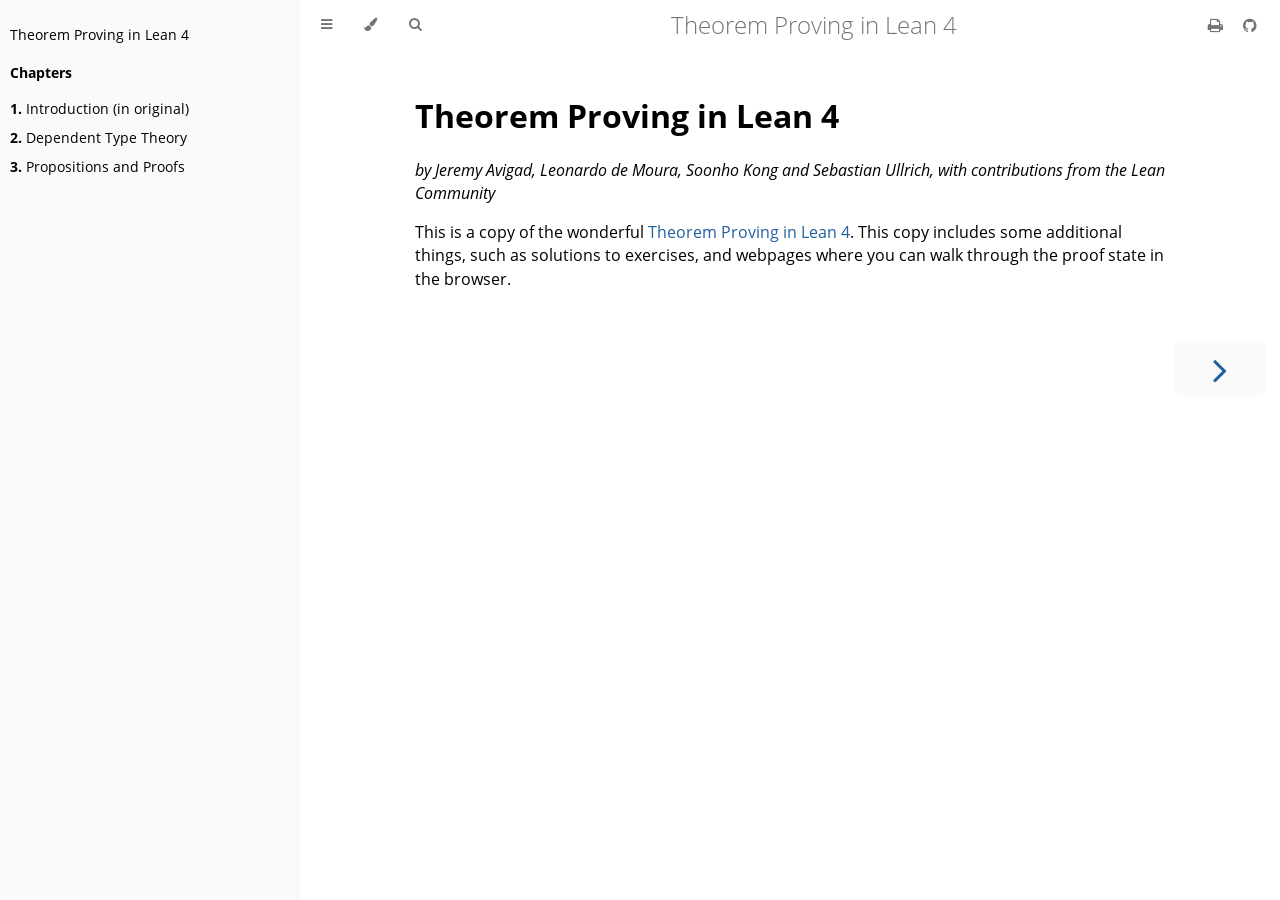
==== commit d4914a8c: "Deploying to docs from @ ConnorBaker/theorem-proving-in-lean4@e4af6336e35b13cacc6b76345b1423516d711c" ====
--- a/index.html
+++ b/index.html
@@ -77,7 +77,7 @@
 
         <nav id="sidebar" class="sidebar" aria-label="Table of contents">
             <div class="sidebar-scrollbox">
-                <ol class="chapter"><li class="chapter-item affix "><a href="title-page.html">Theorem Proving in Lean 4</a></li><li class="chapter-item affix "><li class="part-title">Chapters</li><li class="chapter-item "><a href="chapters/Chapter2.lean.html"><strong aria-hidden="true">1.</strong> Dependent Type Theory</a></li><li class="chapter-item "><a href="chapters/Chapter3.lean.html"><strong aria-hidden="true">2.</strong> Propositions and Proofs</a></li></ol>
+                <ol class="chapter"><li class="chapter-item affix "><a href="title-page.html">Theorem Proving in Lean 4</a></li><li class="chapter-item affix "><li class="part-title">Chapters</li><li class="chapter-item "><a href="https://leanprover.github.io/theorem_proving_in_lean4/introduction.html"><strong aria-hidden="true">1.</strong> Introduction (in original)</a></li><li class="chapter-item "><a href="chapters/Chapter2.lean.html"><strong aria-hidden="true">2.</strong> Dependent Type Theory</a></li><li class="chapter-item "><a href="chapters/Chapter3.lean.html"><strong aria-hidden="true">3.</strong> Propositions and Proofs</a></li></ol>
             </div>
             <div id="sidebar-resize-handle" class="sidebar-resize-handle"></div>
         </nav>
@@ -147,7 +147,7 @@
 
                     <nav class="nav-wrapper" aria-label="Page navigation">
                         <!-- Mobile navigation buttons -->
-                            <a rel="next" href="chapters/Chapter2.lean.html" class="mobile-nav-chapters next" title="Next chapter" aria-label="Next chapter" aria-keyshortcuts="Right">
+                            <a rel="next" href="https://leanprover.github.io/theorem_proving_in_lean4/introduction.html" class="mobile-nav-chapters next" title="Next chapter" aria-label="Next chapter" aria-keyshortcuts="Right">
                                 <i class="fa fa-angle-right"></i>
                             </a>
                         <div style="clear: both"></div>
@@ -156,7 +156,7 @@
             </div>
 
             <nav class="nav-wide-wrapper" aria-label="Page navigation">
-                    <a rel="next" href="chapters/Chapter2.lean.html" class="nav-chapters next" title="Next chapter" aria-label="Next chapter" aria-keyshortcuts="Right">
+                    <a rel="next" href="https://leanprover.github.io/theorem_proving_in_lean4/introduction.html" class="nav-chapters next" title="Next chapter" aria-label="Next chapter" aria-keyshortcuts="Right">
                         <i class="fa fa-angle-right"></i>
                     </a>
             </nav>
